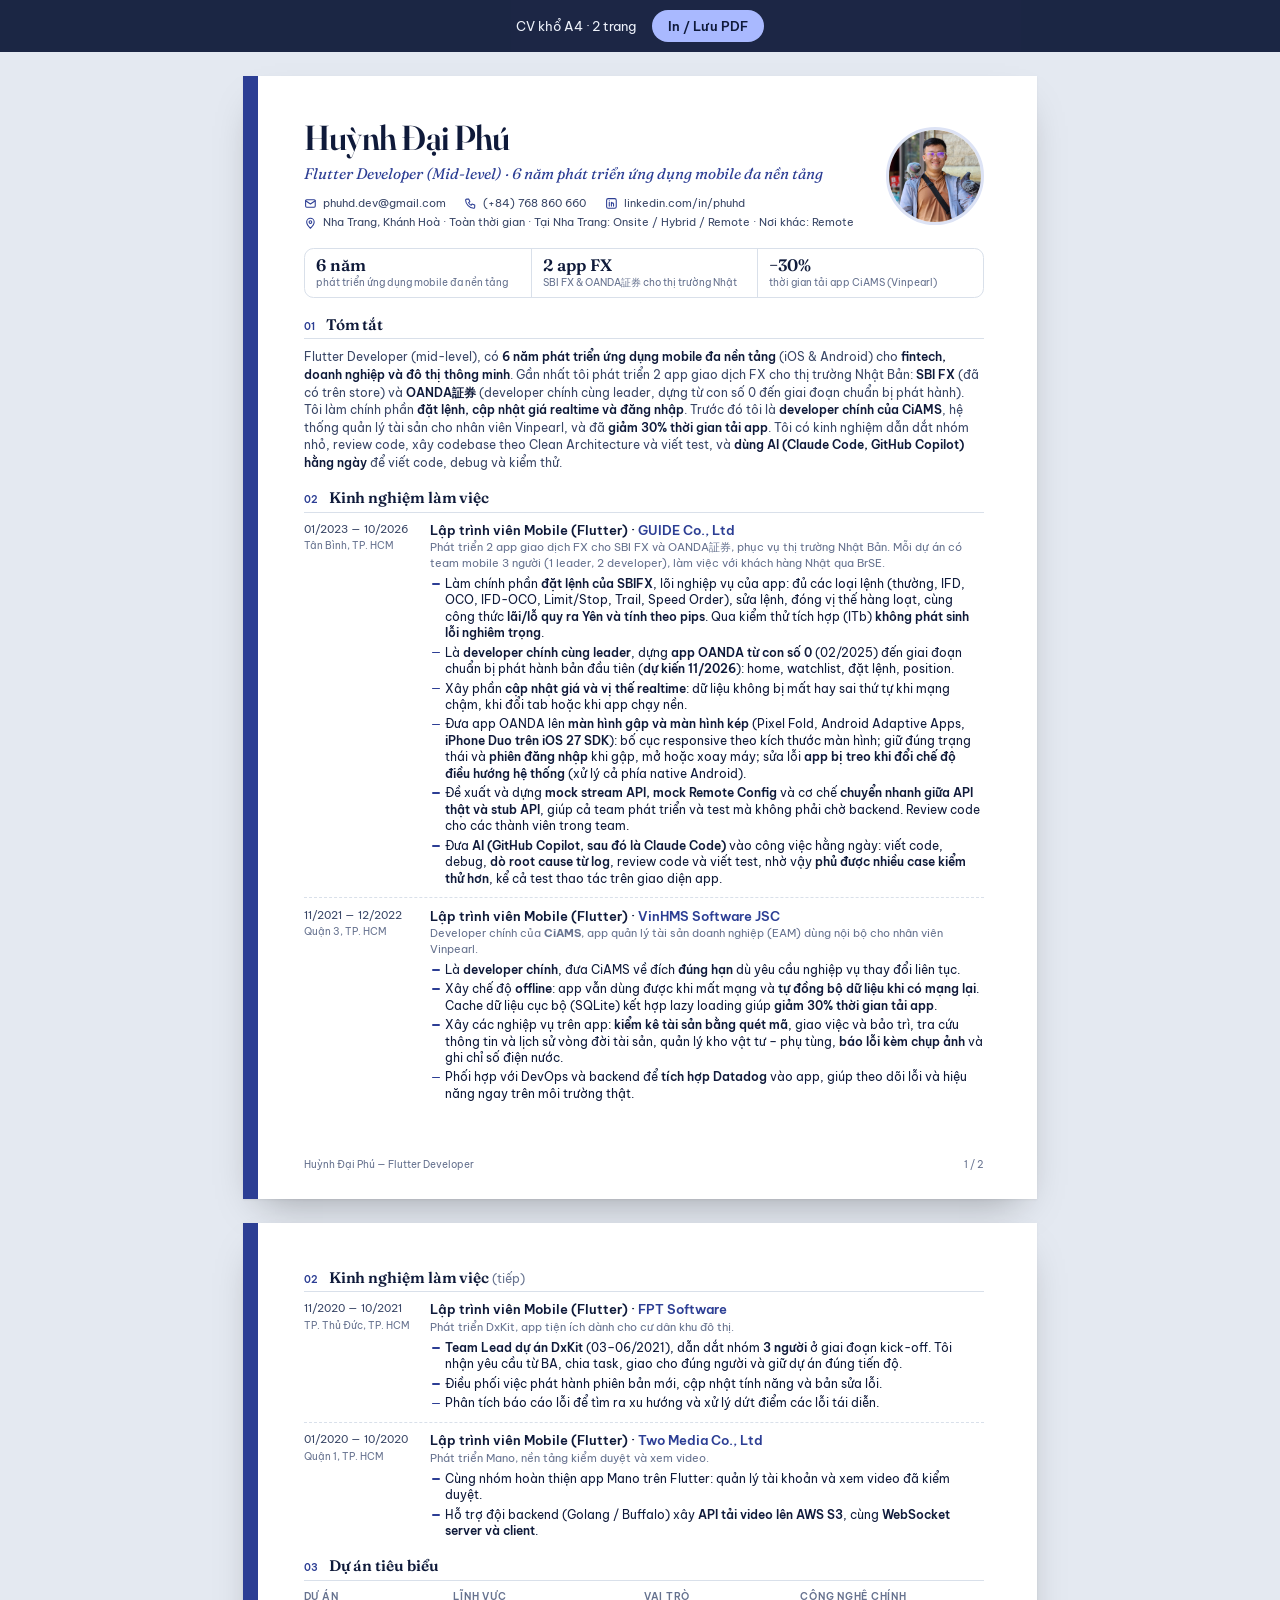
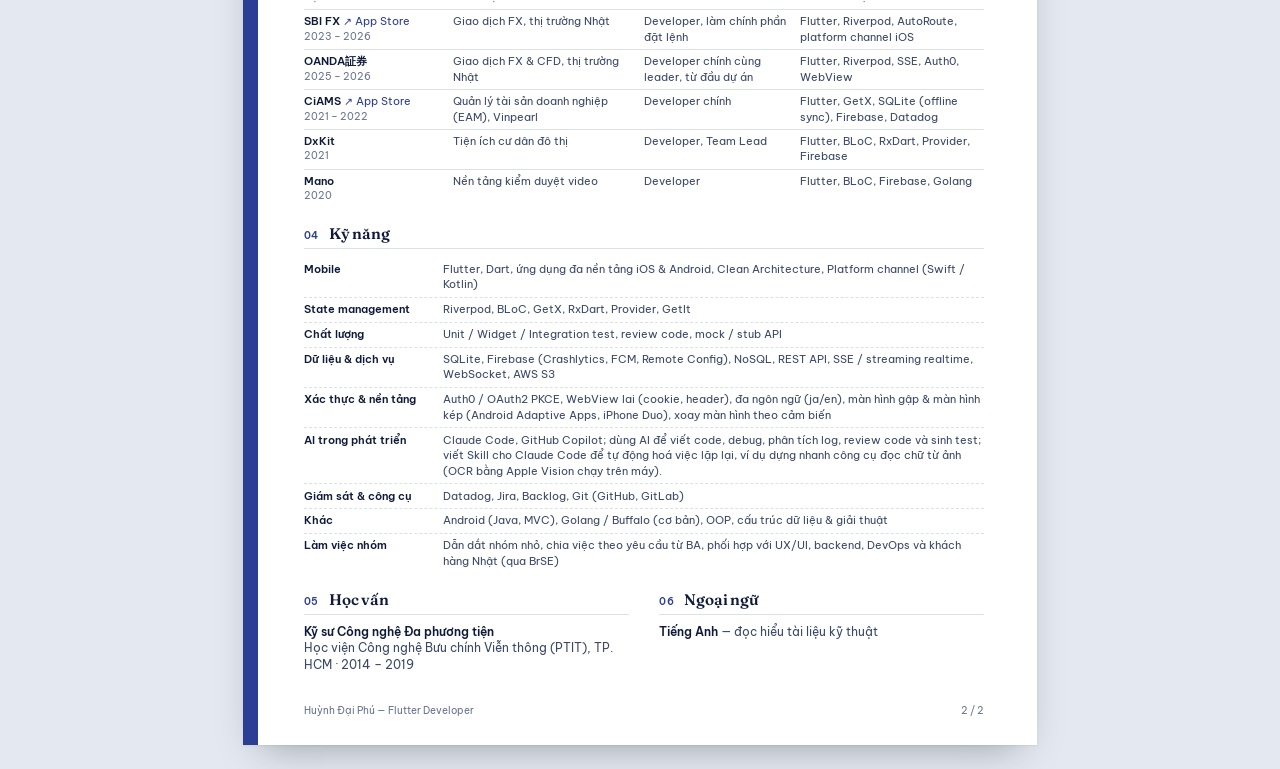
==== cv.html @ 10b6b41a "Add files via upload" ====
<!doctype html>
<html lang="vi">
<head>
  <meta charset="utf-8">
  <meta name="viewport" content="width=device-width, initial-scale=1">
  <title>CV — Huỳnh Đại Phú — Flutter Developer</title>
  <link rel="preconnect" href="https://fonts.googleapis.com">
  <link rel="preconnect" href="https://fonts.gstatic.com" crossorigin>
  <link href="https://fonts.googleapis.com/css2?family=Be+Vietnam+Pro:wght@400;500;600&family=Fraunces:ital,opsz,wght@0,9..144,400;0,9..144,600;1,9..144,400&display=swap" rel="stylesheet">
  <style>
    :root {
      --paper: #ffffff;
      --desk: #e4e9f1;
      --ink: #0f1a3a;
      --ink-2: #3a4767;
      --ink-3: #66728f;
      --line: #d9e0ea;
      --chip: #eef2f7;
      --accent: #2c3e94;
      --accent-soft: #dde3f5;
      --serif: "Fraunces", Georgia, serif;
      --sans: "Be Vietnam Pro", system-ui, -apple-system, sans-serif;
    }

    * { box-sizing: border-box; }
    html { -webkit-print-color-adjust: exact; print-color-adjust: exact; }
    body {
      margin: 0; background: var(--desk); color: var(--ink);
      font: 400 8.7pt/1.42 var(--sans); -webkit-font-smoothing: antialiased;
    }
    h1, h2, h3, p, ul, dl, dd { margin: 0; padding: 0; }
    ul { list-style: none; }
    a { color: inherit; text-decoration: none; }

    /* ── thanh công cụ (chỉ hiện trên màn hình) ───────────── */
    .toolbar {
      position: sticky; top: 0; z-index: 5;
      display: flex; align-items: center; justify-content: center; gap: 16px; flex-wrap: wrap;
      padding: 10px 16px; background: rgb(15 26 58 / 0.94); color: #eef2fb; font-size: 13px;
    }
    .toolbar button {
      font: 600 13px var(--sans); border: 0; border-radius: 999px; padding: 8px 16px;
      background: #a9b9ff; color: #0f1a3a; cursor: pointer;
    }

    /* ── trang A4 ─────────────────────────────────────────── */
    .page {
      position: relative;
      width: 210mm; height: 297mm; margin: 24px auto; padding: 12mm 14mm 14mm 16mm;
      background: var(--paper); overflow: hidden;
      box-shadow: 0 1px 2px rgb(0 0 0 / 0.06), 0 18px 40px -18px rgb(0 0 0 / 0.35);
    }
    .page::before { /* vạch màu nhấn ở mép trái */
      content: ""; position: absolute; left: 0; top: 0; bottom: 0; width: 4mm; background: var(--accent);
    }
    .page__foot {
      position: absolute; left: 16mm; right: 14mm; bottom: 7mm;
      display: flex; justify-content: space-between; font-size: 7.5pt; color: var(--ink-3);
    }

    /* ── header ──────────────────────────────────────────── */
    .head { display: grid; grid-template-columns: 1fr 26mm; gap: 6mm; align-items: center; }
    .name { font: 600 26pt/1 var(--serif); letter-spacing: -0.02em; font-variation-settings: "opsz" 144; }
    .title { font: italic 400 11.5pt/1.25 var(--serif); color: var(--accent); margin-top: 2mm; }
    .contact { display: flex; flex-wrap: wrap; gap: 1mm 5mm; margin-top: 3.5mm; font-size: 8.2pt; color: var(--ink-2); }
    .contact li { display: inline-flex; align-items: center; gap: 1.6mm; }
    .contact svg { width: 3.4mm; height: 3.4mm; color: var(--accent); flex: none; }
    .photo { width: 26mm; height: 26mm; border-radius: 50%; object-fit: cover; border: 0.8mm solid var(--accent-soft); }

    .stats {
      display: grid; grid-template-columns: repeat(3, 1fr); margin-top: 4.5mm;
      border: 1px solid var(--line); border-radius: 2.5mm; overflow: hidden;
    }
    .stat { padding: 2mm 3mm; border-left: 1px solid var(--line); }
    .stat:first-child { border-left: 0; }
    .stat b { display: block; font: 600 12.5pt/1.1 var(--serif); }
    .stat span { display: block; font-size: 7.3pt; line-height: 1.3; color: var(--ink-3); margin-top: 0.6mm; }

    /* ── section ─────────────────────────────────────────── */
    .sec { margin-top: 4.4mm; }
    .sec__h {
      display: flex; align-items: baseline; gap: 2.5mm;
      padding-bottom: 1.2mm; margin-bottom: 2.4mm; border-bottom: 1px solid var(--line);
    }
    .sec__h small { font: 600 7.5pt var(--sans); letter-spacing: 0.08em; color: var(--accent); }
    .sec__h h2 { font: 600 11.5pt var(--serif); letter-spacing: -0.005em; }
    .summary { color: var(--ink-2); font-size: 8.8pt; line-height: 1.5; }
    .summary b { color: var(--ink); font-weight: 600; }

    /* kinh nghiệm */
    .job { display: grid; grid-template-columns: 30mm 1fr; gap: 3.5mm; padding: 2.6mm 0; border-bottom: 1px dashed var(--line); }
    .job:first-of-type { padding-top: 0; }
    .job:last-child { border-bottom: 0; padding-bottom: 0; }
    .when { white-space: nowrap; font-size: 8pt; color: var(--ink-2); font-variant-numeric: tabular-nums; }
    .when span { white-space: normal; display: block; color: var(--ink-3); font-size: 7.5pt; margin-top: 0.6mm; }
    .role { font-size: 9.8pt; font-weight: 600; line-height: 1.3; }
    .role em { font-style: normal; color: var(--accent); }
    .ctx { font-size: 8.2pt; color: var(--ink-3); margin: 0.4mm 0 1.2mm; }
    .wins li { position: relative; padding-left: 4mm; margin-top: 0.8mm; color: var(--ink); }
    .wins li::before { content: ""; position: absolute; left: 0.4mm; top: 0.62em; width: 2.2mm; height: 0.45mm; background: var(--accent); border-radius: 1px; }
    .wins b { font-weight: 600; }

    /* dự án */
    table { width: 100%; border-collapse: collapse; font-size: 8.1pt; }
    th { text-align: left; font: 600 7.2pt var(--sans); letter-spacing: 0.08em; text-transform: uppercase; color: var(--ink-3); padding: 0 2mm 1.6mm 0; }
    td { padding: 1.1mm 2mm 1.1mm 0; border-top: 1px solid var(--line); vertical-align: top; color: var(--ink-2); }
    td:first-child { color: var(--ink); }
    td b { font-weight: 600; }
    td small { display: block; color: var(--ink-3); font-size: 7.3pt; }
    .link { color: var(--accent); }

    /* kỹ năng */
    .skills { display: grid; }
    .skills > div { display: grid; grid-template-columns: 33mm 1fr; gap: 4mm; padding: 1.1mm 0; border-bottom: 1px dashed var(--line); }
    .skills > div:last-child { border-bottom: 0; }
    .skills dt { font-weight: 600; font-size: 8.2pt; }
    .skills dd { color: var(--ink-2); font-size: 8.2pt; }
    .skills dd b { color: var(--ink); font-weight: 600; }

    .two { display: grid; grid-template-columns: 1fr 1fr; gap: 8mm; }
    .plain p { color: var(--ink-2); }
    .plain p b { color: var(--ink); font-weight: 600; }

    /* ── in ──────────────────────────────────────────────── */
    @page { size: A4; margin: 0; }
    @media print {
      body { background: none; }
      .toolbar { display: none; }
      .page { margin: 0; box-shadow: none; break-after: page; }
      .page:last-child { break-after: auto; }
    }
    @media screen and (max-width: 860px) {
      .page { zoom: 0.5; }
    }
  </style>
</head>
<body>

  <div class="toolbar">
    <span>CV khổ A4 · 2 trang</span>
    <button type="button" onclick="window.print()">In / Lưu PDF</button>
  </div>

  <!-- ═════════════ TRANG 1 ═════════════ -->
  <section class="page">
    <header class="head">
      <div>
        <h1 class="name">Huỳnh Đại Phú</h1>
        <p class="title">Flutter Developer (Mid-level) · 6 năm phát triển ứng dụng mobile đa nền tảng</p>
        <ul class="contact">
          <li><svg viewBox="0 0 24 24" fill="none" stroke="currentColor" stroke-width="2" stroke-linecap="round" stroke-linejoin="round"><rect x="3" y="5" width="18" height="14" rx="2"/><path d="m3 7 9 6 9-6"/></svg><a href="mailto:phuhd.dev@gmail.com">phuhd.dev@gmail.com</a></li>
          <li><svg viewBox="0 0 24 24" fill="none" stroke="currentColor" stroke-width="2" stroke-linecap="round" stroke-linejoin="round"><path d="M5 4h4l2 5-2.5 1.5a11 11 0 0 0 5 5L15 13l5 2v4a2 2 0 0 1-2 2A16 16 0 0 1 3 6a2 2 0 0 1 2-2"/></svg><a href="tel:+84768860660">(+84) 768 860 660</a></li>
          <li><svg viewBox="0 0 24 24" fill="none" stroke="currentColor" stroke-width="2" stroke-linecap="round" stroke-linejoin="round"><rect x="3" y="3" width="18" height="18" rx="3"/><path d="M8 10v7M8 7v.01M12 17v-4a2 2 0 0 1 4 0v4M12 10v7"/></svg><a href="https://www.linkedin.com/in/phuhd/">linkedin.com/in/phuhd</a></li>
          <li><svg viewBox="0 0 24 24" fill="none" stroke="currentColor" stroke-width="2" stroke-linecap="round" stroke-linejoin="round"><path d="M12 21s-7-6.2-7-11.5a7 7 0 0 1 14 0C19 14.8 12 21 12 21Z"/><circle cx="12" cy="9.5" r="2.5"/></svg>Nha Trang, Khánh Hoà · Toàn thời gian · Tại Nha Trang: Onsite / Hybrid / Remote · Nơi khác: Remote</li>
        </ul>
      </div>
      <img class="photo" src="assets/avatar.jpg" alt="Ảnh Huỳnh Đại Phú">
    </header>

    <div class="stats">
      <div class="stat"><b>6 năm</b><span>phát triển ứng dụng mobile đa nền tảng</span></div>
      <div class="stat"><b>2 app FX</b><span>SBI FX &amp; OANDA証券 cho thị trường Nhật</span></div>
      <div class="stat"><b>−30%</b><span>thời gian tải app CiAMS (Vinpearl)</span></div>
    </div>

    <section class="sec">
      <div class="sec__h"><small>01</small><h2>Tóm tắt</h2></div>
      <p class="summary">
        Flutter Developer (mid-level), có <b>6 năm phát triển ứng dụng mobile đa nền tảng</b> (iOS &amp; Android) cho <b>fintech, doanh nghiệp và đô thị thông minh</b>.
        Gần nhất tôi phát triển 2 app giao dịch FX cho thị trường Nhật Bản: <b>SBI FX</b> (đã có trên store) và <b>OANDA証券</b> (developer chính cùng leader, dựng từ con số 0 đến giai đoạn chuẩn bị phát hành).
        Tôi làm chính phần <b>đặt lệnh, cập nhật giá realtime và đăng nhập</b>. Trước đó tôi là <b>developer chính của CiAMS</b>, hệ thống quản lý tài sản cho nhân viên Vinpearl, và đã <b>giảm 30% thời gian tải app</b>.
        Tôi có kinh nghiệm dẫn dắt nhóm nhỏ, review code, xây codebase theo Clean Architecture và viết test, và <b>dùng AI (Claude Code, GitHub Copilot) hằng ngày</b> để viết code, debug và kiểm thử.
      </p>
    </section>

    <section class="sec">
      <div class="sec__h"><small>02</small><h2>Kinh nghiệm làm việc</h2></div>

      <article class="job">
        <p class="when">01/2023 — 10/2026<span>Tân Bình, TP. HCM</span></p>
        <div>
          <h3 class="role">Lập trình viên Mobile (Flutter) · <em>GUIDE Co., Ltd</em></h3>
          <p class="ctx">Phát triển 2 app giao dịch FX cho SBI FX và OANDA証券, phục vụ thị trường Nhật Bản. Mỗi dự án có team mobile 3 người (1 leader, 2 developer), làm việc với khách hàng Nhật qua BrSE.</p>
          <ul class="wins">
            <li>Làm chính phần <b>đặt lệnh của SBIFX</b>, lõi nghiệp vụ của app: đủ các loại lệnh (thường, IFD, OCO, IFD-OCO, Limit/Stop, Trail, Speed Order), sửa lệnh, đóng vị thế hàng loạt, cùng công thức <b>lãi/lỗ quy ra Yên và tính theo pips</b>. Qua kiểm thử tích hợp (ITb) <b>không phát sinh lỗi nghiêm trọng</b>.</li>
            <li>Là <b>developer chính cùng leader</b>, dựng <b>app OANDA từ con số 0</b> (02/2025) đến giai đoạn chuẩn bị phát hành bản đầu tiên (<b>dự kiến 11/2026</b>): home, watchlist, đặt lệnh, position.</li>
            <li>Xây phần <b>cập nhật giá và vị thế realtime</b>: dữ liệu không bị mất hay sai thứ tự khi mạng chậm, khi đổi tab hoặc khi app chạy nền.</li>
            <li>Đưa app OANDA lên <b>màn hình gập và màn hình kép</b> (Pixel Fold, Android Adaptive Apps, <b>iPhone Duo trên iOS 27 SDK</b>): bố cục responsive theo kích thước màn hình; giữ đúng trạng thái và <b>phiên đăng nhập</b> khi gập, mở hoặc xoay máy; sửa lỗi <b>app bị treo khi đổi chế độ điều hướng hệ thống</b> (xử lý cả phía native Android).</li>
            <li>Đề xuất và dựng <b>mock stream API, mock Remote Config</b> và cơ chế <b>chuyển nhanh giữa API thật và stub API</b>, giúp cả team phát triển và test mà không phải chờ backend. Review code cho các thành viên trong team.</li>
            <li>Đưa <b>AI (GitHub Copilot, sau đó là Claude Code)</b> vào công việc hằng ngày: viết code, debug, <b>dò root cause từ log</b>, review code và viết test, nhờ vậy <b>phủ được nhiều case kiểm thử hơn</b>, kể cả test thao tác trên giao diện app.</li>
          </ul>
        </div>
      </article>

      <article class="job">
        <p class="when">11/2021 — 12/2022<span>Quận 3, TP. HCM</span></p>
        <div>
          <h3 class="role">Lập trình viên Mobile (Flutter) · <em>VinHMS Software JSC</em></h3>
          <p class="ctx">Developer chính của <b>CiAMS</b>, app quản lý tài sản doanh nghiệp (EAM) dùng nội bộ cho nhân viên Vinpearl.</p>
          <ul class="wins">
            <li>Là <b>developer chính</b>, đưa CiAMS về đích <b>đúng hạn</b> dù yêu cầu nghiệp vụ thay đổi liên tục.</li>
            <li>Xây chế độ <b>offline</b>: app vẫn dùng được khi mất mạng và <b>tự đồng bộ dữ liệu khi có mạng lại</b>. Cache dữ liệu cục bộ (SQLite) kết hợp lazy loading giúp <b>giảm 30% thời gian tải app</b>.</li>
            <li>Xây các nghiệp vụ trên app: <b>kiểm kê tài sản bằng quét mã</b>, giao việc và bảo trì, tra cứu thông tin và lịch sử vòng đời tài sản, quản lý kho vật tư – phụ tùng, <b>báo lỗi kèm chụp ảnh</b> và ghi chỉ số điện nước.</li>
            <li>Phối hợp với DevOps và backend để <b>tích hợp Datadog</b> vào app, giúp theo dõi lỗi và hiệu năng ngay trên môi trường thật.</li>
          </ul>
        </div>
      </article>
    </section>

    <footer class="page__foot"><span>Huỳnh Đại Phú — Flutter Developer</span><span>1 / 2</span></footer>
  </section>

  <!-- ═════════════ TRANG 2 ═════════════ -->
  <section class="page">
    <section class="sec" style="margin-top:0">
      <div class="sec__h"><small>02</small><h2>Kinh nghiệm làm việc <span style="font:400 9pt var(--sans);color:var(--ink-3)">(tiếp)</span></h2></div>

      <article class="job">
        <p class="when">11/2020 — 10/2021<span>TP. Thủ Đức, TP. HCM</span></p>
        <div>
          <h3 class="role">Lập trình viên Mobile (Flutter) · <em>FPT Software</em></h3>
          <p class="ctx">Phát triển DxKit, app tiện ích dành cho cư dân khu đô thị.</p>
          <ul class="wins">
            <li><b>Team Lead dự án DxKit</b> (03–06/2021), dẫn dắt nhóm <b>3 người</b> ở giai đoạn kick-off. Tôi nhận yêu cầu từ BA, chia task, giao cho đúng người và giữ dự án đúng tiến độ.</li>
            <li>Điều phối việc phát hành phiên bản mới, cập nhật tính năng và bản sửa lỗi.</li>
            <li>Phân tích báo cáo lỗi để tìm ra xu hướng và xử lý dứt điểm các lỗi tái diễn.</li>
          </ul>
        </div>
      </article>

      <article class="job">
        <p class="when">01/2020 — 10/2020<span>Quận 1, TP. HCM</span></p>
        <div>
          <h3 class="role">Lập trình viên Mobile (Flutter) · <em>Two Media Co., Ltd</em></h3>
          <p class="ctx">Phát triển Mano, nền tảng kiểm duyệt và xem video.</p>
          <ul class="wins">
            <li>Cùng nhóm hoàn thiện app Mano trên Flutter: quản lý tài khoản và xem video đã kiểm duyệt.</li>
            <li>Hỗ trợ đội backend (Golang / Buffalo) xây <b>API tải video lên AWS S3</b>, cùng <b>WebSocket server và client</b>.</li>
          </ul>
        </div>
      </article>
    </section>

    <section class="sec">
      <div class="sec__h"><small>03</small><h2>Dự án tiêu biểu</h2></div>
      <table>
        <thead><tr><th style="width:22%">Dự án</th><th style="width:28%">Lĩnh vực</th><th style="width:23%">Vai trò</th><th>Công nghệ chính</th></tr></thead>
        <tbody>
          <tr><td><b>SBI FX</b> <a class="link" href="https://apps.apple.com/jp/app/sbi%E8%A8%BC%E5%88%B8-fx%E3%82%A2%E3%83%97%E3%83%AA-fx-%E7%82%BA%E6%9B%BF%E3%81%AE%E5%8F%96%E5%BC%95%E3%82%A2%E3%83%97%E3%83%AA/id449512771">↗ App Store</a><small>2023 – 2026</small></td><td>Giao dịch FX, thị trường Nhật</td><td>Developer, làm chính phần đặt lệnh</td><td>Flutter, Riverpod, AutoRoute, platform channel iOS</td></tr>
          <tr><td><b>OANDA証券</b><small>2025 – 2026</small></td><td>Giao dịch FX &amp; CFD, thị trường Nhật</td><td>Developer chính cùng leader, từ đầu dự án</td><td>Flutter, Riverpod, SSE, Auth0, WebView</td></tr>
          <tr><td><b>CiAMS</b> <a class="link" href="https://apps.apple.com/vn/app/staff-app/id6449700366?l=vi">↗ App Store</a><small>2021 – 2022</small></td><td>Quản lý tài sản doanh nghiệp (EAM), Vinpearl</td><td>Developer chính</td><td>Flutter, GetX, SQLite (offline sync), Firebase, Datadog</td></tr>
          <tr><td><b>DxKit</b><small>2021</small></td><td>Tiện ích cư dân đô thị</td><td>Developer, Team Lead</td><td>Flutter, BLoC, RxDart, Provider, Firebase</td></tr>
          <tr><td><b>Mano</b><small>2020</small></td><td>Nền tảng kiểm duyệt video</td><td>Developer</td><td>Flutter, BLoC, Firebase, Golang</td></tr>
        </tbody>
      </table>
    </section>

    <section class="sec">
      <div class="sec__h"><small>04</small><h2>Kỹ năng</h2></div>
      <dl class="skills">
        <div><dt>Mobile</dt><dd>Flutter, Dart, ứng dụng đa nền tảng iOS &amp; Android, Clean Architecture, Platform channel (Swift / Kotlin)</dd></div>
        <div><dt>State management</dt><dd>Riverpod, BLoC, GetX, RxDart, Provider, GetIt</dd></div>
        <div><dt>Chất lượng</dt><dd>Unit / Widget / Integration test, review code, mock / stub API</dd></div>
        <div><dt>Dữ liệu &amp; dịch vụ</dt><dd>SQLite, Firebase (Crashlytics, FCM, Remote Config), NoSQL, REST API, SSE / streaming realtime, WebSocket, AWS S3</dd></div>
        <div><dt>Xác thực &amp; nền tảng</dt><dd>Auth0 / OAuth2 PKCE, WebView lai (cookie, header), đa ngôn ngữ (ja/en), màn hình gập &amp; màn hình kép (Android Adaptive Apps, iPhone Duo), xoay màn hình theo cảm biến</dd></div>
        <div><dt>AI trong phát triển</dt><dd>Claude Code, GitHub Copilot; dùng AI để viết code, debug, phân tích log, review code và sinh test; viết Skill cho Claude Code để tự động hoá việc lặp lại, ví dụ dựng nhanh công cụ đọc chữ từ ảnh (OCR bằng Apple Vision chạy trên máy).</dd></div>
        <div><dt>Giám sát &amp; công cụ</dt><dd>Datadog, Jira, Backlog, Git (GitHub, GitLab)</dd></div>
        <div><dt>Khác</dt><dd>Android (Java, MVC), Golang / Buffalo (cơ bản), OOP, cấu trúc dữ liệu &amp; giải thuật</dd></div>
        <div><dt>Làm việc nhóm</dt><dd>Dẫn dắt nhóm nhỏ, chia việc theo yêu cầu từ BA, phối hợp với UX/UI, backend, DevOps và khách hàng Nhật (qua BrSE)</dd></div>
      </dl>
    </section>

    <section class="sec two">
      <div class="plain">
        <div class="sec__h"><small>05</small><h2>Học vấn</h2></div>
        <p><b>Kỹ sư Công nghệ Đa phương tiện</b></p>
        <p>Học viện Công nghệ Bưu chính Viễn thông (PTIT), TP. HCM · 2014 – 2019</p>
      </div>
      <div class="plain">
        <div class="sec__h"><small>06</small><h2>Ngoại ngữ</h2></div>
        <p><b>Tiếng Anh</b> — đọc hiểu tài liệu kỹ thuật</p>
      </div>
    </section>

    <footer class="page__foot"><span>Huỳnh Đại Phú — Flutter Developer</span><span>2 / 2</span></footer>
  </section>

</body>
</html>
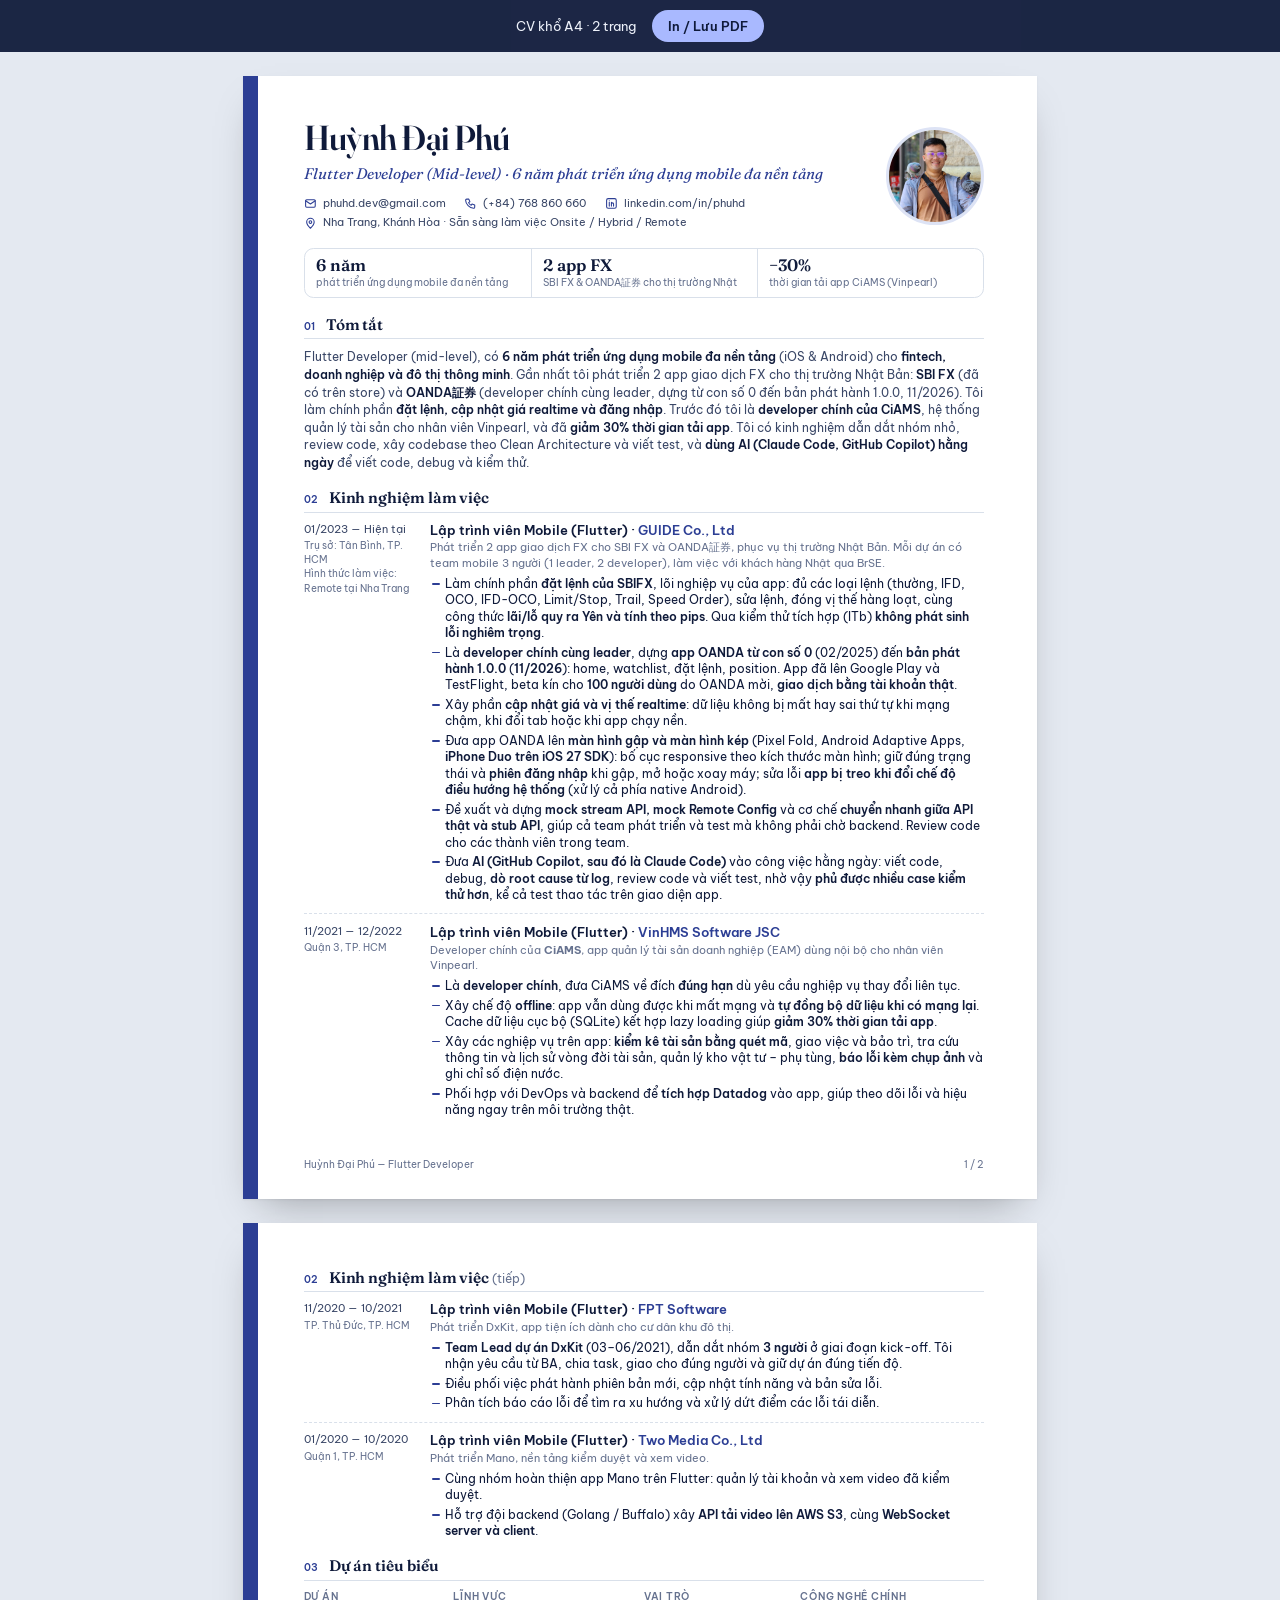
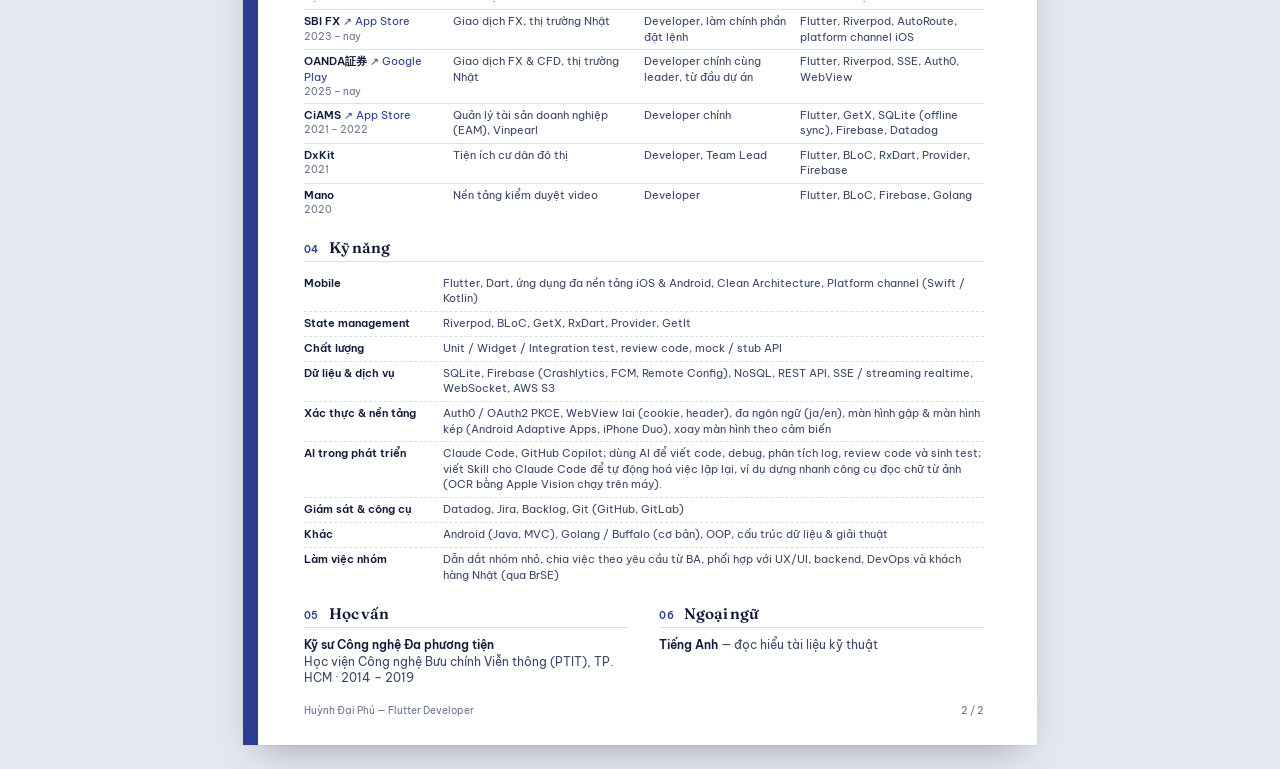
==== commit 32885c8f: "update CV" ====
--- a/cv.html
+++ b/cv.html
@@ -151,7 +151,7 @@
           <li><svg viewBox="0 0 24 24" fill="none" stroke="currentColor" stroke-width="2" stroke-linecap="round" stroke-linejoin="round"><rect x="3" y="5" width="18" height="14" rx="2"/><path d="m3 7 9 6 9-6"/></svg><a href="mailto:phuhd.dev@gmail.com">phuhd.dev@gmail.com</a></li>
           <li><svg viewBox="0 0 24 24" fill="none" stroke="currentColor" stroke-width="2" stroke-linecap="round" stroke-linejoin="round"><path d="M5 4h4l2 5-2.5 1.5a11 11 0 0 0 5 5L15 13l5 2v4a2 2 0 0 1-2 2A16 16 0 0 1 3 6a2 2 0 0 1 2-2"/></svg><a href="tel:+84768860660">(+84) 768 860 660</a></li>
           <li><svg viewBox="0 0 24 24" fill="none" stroke="currentColor" stroke-width="2" stroke-linecap="round" stroke-linejoin="round"><rect x="3" y="3" width="18" height="18" rx="3"/><path d="M8 10v7M8 7v.01M12 17v-4a2 2 0 0 1 4 0v4M12 10v7"/></svg><a href="https://www.linkedin.com/in/phuhd/">linkedin.com/in/phuhd</a></li>
-          <li><svg viewBox="0 0 24 24" fill="none" stroke="currentColor" stroke-width="2" stroke-linecap="round" stroke-linejoin="round"><path d="M12 21s-7-6.2-7-11.5a7 7 0 0 1 14 0C19 14.8 12 21 12 21Z"/><circle cx="12" cy="9.5" r="2.5"/></svg>Nha Trang, Khánh Hoà · Toàn thời gian · Tại Nha Trang: Onsite / Hybrid / Remote · Nơi khác: Remote</li>
+          <li><svg viewBox="0 0 24 24" fill="none" stroke="currentColor" stroke-width="2" stroke-linecap="round" stroke-linejoin="round"><path d="M12 21s-7-6.2-7-11.5a7 7 0 0 1 14 0C19 14.8 12 21 12 21Z"/><circle cx="12" cy="9.5" r="2.5"/></svg>Nha Trang, Khánh Hòa · Sẵn sàng làm việc Onsite / Hybrid / Remote</li>
         </ul>
       </div>
       <img class="photo" src="assets/avatar.jpg" alt="Ảnh Huỳnh Đại Phú">
@@ -167,7 +167,7 @@
       <div class="sec__h"><small>01</small><h2>Tóm tắt</h2></div>
       <p class="summary">
         Flutter Developer (mid-level), có <b>6 năm phát triển ứng dụng mobile đa nền tảng</b> (iOS &amp; Android) cho <b>fintech, doanh nghiệp và đô thị thông minh</b>.
-        Gần nhất tôi phát triển 2 app giao dịch FX cho thị trường Nhật Bản: <b>SBI FX</b> (đã có trên store) và <b>OANDA証券</b> (developer chính cùng leader, dựng từ con số 0 đến giai đoạn chuẩn bị phát hành).
+        Gần nhất tôi phát triển 2 app giao dịch FX cho thị trường Nhật Bản: <b>SBI FX</b> (đã có trên store) và <b>OANDA証券</b> (developer chính cùng leader, dựng từ con số 0 đến bản phát hành 1.0.0, 11/2026).
         Tôi làm chính phần <b>đặt lệnh, cập nhật giá realtime và đăng nhập</b>. Trước đó tôi là <b>developer chính của CiAMS</b>, hệ thống quản lý tài sản cho nhân viên Vinpearl, và đã <b>giảm 30% thời gian tải app</b>.
         Tôi có kinh nghiệm dẫn dắt nhóm nhỏ, review code, xây codebase theo Clean Architecture và viết test, và <b>dùng AI (Claude Code, GitHub Copilot) hằng ngày</b> để viết code, debug và kiểm thử.
       </p>
@@ -177,13 +177,13 @@
       <div class="sec__h"><small>02</small><h2>Kinh nghiệm làm việc</h2></div>
 
       <article class="job">
-        <p class="when">01/2023 — 10/2026<span>Tân Bình, TP. HCM</span></p>
+        <p class="when">01/2023 — Hiện tại<span>Trụ sở: Tân Bình, TP. HCM<br>Hình thức làm việc: Remote tại Nha Trang</span></p>
         <div>
           <h3 class="role">Lập trình viên Mobile (Flutter) · <em>GUIDE Co., Ltd</em></h3>
           <p class="ctx">Phát triển 2 app giao dịch FX cho SBI FX và OANDA証券, phục vụ thị trường Nhật Bản. Mỗi dự án có team mobile 3 người (1 leader, 2 developer), làm việc với khách hàng Nhật qua BrSE.</p>
           <ul class="wins">
             <li>Làm chính phần <b>đặt lệnh của SBIFX</b>, lõi nghiệp vụ của app: đủ các loại lệnh (thường, IFD, OCO, IFD-OCO, Limit/Stop, Trail, Speed Order), sửa lệnh, đóng vị thế hàng loạt, cùng công thức <b>lãi/lỗ quy ra Yên và tính theo pips</b>. Qua kiểm thử tích hợp (ITb) <b>không phát sinh lỗi nghiêm trọng</b>.</li>
-            <li>Là <b>developer chính cùng leader</b>, dựng <b>app OANDA từ con số 0</b> (02/2025) đến giai đoạn chuẩn bị phát hành bản đầu tiên (<b>dự kiến 11/2026</b>): home, watchlist, đặt lệnh, position.</li>
+            <li>Là <b>developer chính cùng leader</b>, dựng <b>app OANDA từ con số 0</b> (02/2025) đến <b>bản phát hành 1.0.0</b> (<b>11/2026</b>): home, watchlist, đặt lệnh, position. App đã lên Google Play và TestFlight, beta kín cho <b>100 người dùng</b> do OANDA mời, <b>giao dịch bằng tài khoản thật</b>.</li>
             <li>Xây phần <b>cập nhật giá và vị thế realtime</b>: dữ liệu không bị mất hay sai thứ tự khi mạng chậm, khi đổi tab hoặc khi app chạy nền.</li>
             <li>Đưa app OANDA lên <b>màn hình gập và màn hình kép</b> (Pixel Fold, Android Adaptive Apps, <b>iPhone Duo trên iOS 27 SDK</b>): bố cục responsive theo kích thước màn hình; giữ đúng trạng thái và <b>phiên đăng nhập</b> khi gập, mở hoặc xoay máy; sửa lỗi <b>app bị treo khi đổi chế độ điều hướng hệ thống</b> (xử lý cả phía native Android).</li>
             <li>Đề xuất và dựng <b>mock stream API, mock Remote Config</b> và cơ chế <b>chuyển nhanh giữa API thật và stub API</b>, giúp cả team phát triển và test mà không phải chờ backend. Review code cho các thành viên trong team.</li>
@@ -246,8 +246,8 @@
       <table>
         <thead><tr><th style="width:22%">Dự án</th><th style="width:28%">Lĩnh vực</th><th style="width:23%">Vai trò</th><th>Công nghệ chính</th></tr></thead>
         <tbody>
-          <tr><td><b>SBI FX</b> <a class="link" href="https://apps.apple.com/jp/app/sbi%E8%A8%BC%E5%88%B8-fx%E3%82%A2%E3%83%97%E3%83%AA-fx-%E7%82%BA%E6%9B%BF%E3%81%AE%E5%8F%96%E5%BC%95%E3%82%A2%E3%83%97%E3%83%AA/id449512771">↗ App Store</a><small>2023 – 2026</small></td><td>Giao dịch FX, thị trường Nhật</td><td>Developer, làm chính phần đặt lệnh</td><td>Flutter, Riverpod, AutoRoute, platform channel iOS</td></tr>
-          <tr><td><b>OANDA証券</b><small>2025 – 2026</small></td><td>Giao dịch FX &amp; CFD, thị trường Nhật</td><td>Developer chính cùng leader, từ đầu dự án</td><td>Flutter, Riverpod, SSE, Auth0, WebView</td></tr>
+          <tr><td><b>SBI FX</b> <a class="link" href="https://apps.apple.com/jp/app/sbi%E8%A8%BC%E5%88%B8-fx%E3%82%A2%E3%83%97%E3%83%AA-fx-%E7%82%BA%E6%9B%BF%E3%81%AE%E5%8F%96%E5%BC%95%E3%82%A2%E3%83%97%E3%83%AA/id449512771">↗ App Store</a><small>2023 – nay</small></td><td>Giao dịch FX, thị trường Nhật</td><td>Developer, làm chính phần đặt lệnh</td><td>Flutter, Riverpod, AutoRoute, platform channel iOS</td></tr>
+          <tr><td><b>OANDA証券</b> <a class="link" href="https://play.google.com/store/apps/details?id=com.oanda.android.japan">↗ Google Play</a><small>2025 – nay</small></td><td>Giao dịch FX &amp; CFD, thị trường Nhật</td><td>Developer chính cùng leader, từ đầu dự án</td><td>Flutter, Riverpod, SSE, Auth0, WebView</td></tr>
           <tr><td><b>CiAMS</b> <a class="link" href="https://apps.apple.com/vn/app/staff-app/id6449700366?l=vi">↗ App Store</a><small>2021 – 2022</small></td><td>Quản lý tài sản doanh nghiệp (EAM), Vinpearl</td><td>Developer chính</td><td>Flutter, GetX, SQLite (offline sync), Firebase, Datadog</td></tr>
           <tr><td><b>DxKit</b><small>2021</small></td><td>Tiện ích cư dân đô thị</td><td>Developer, Team Lead</td><td>Flutter, BLoC, RxDart, Provider, Firebase</td></tr>
           <tr><td><b>Mano</b><small>2020</small></td><td>Nền tảng kiểm duyệt video</td><td>Developer</td><td>Flutter, BLoC, Firebase, Golang</td></tr>
